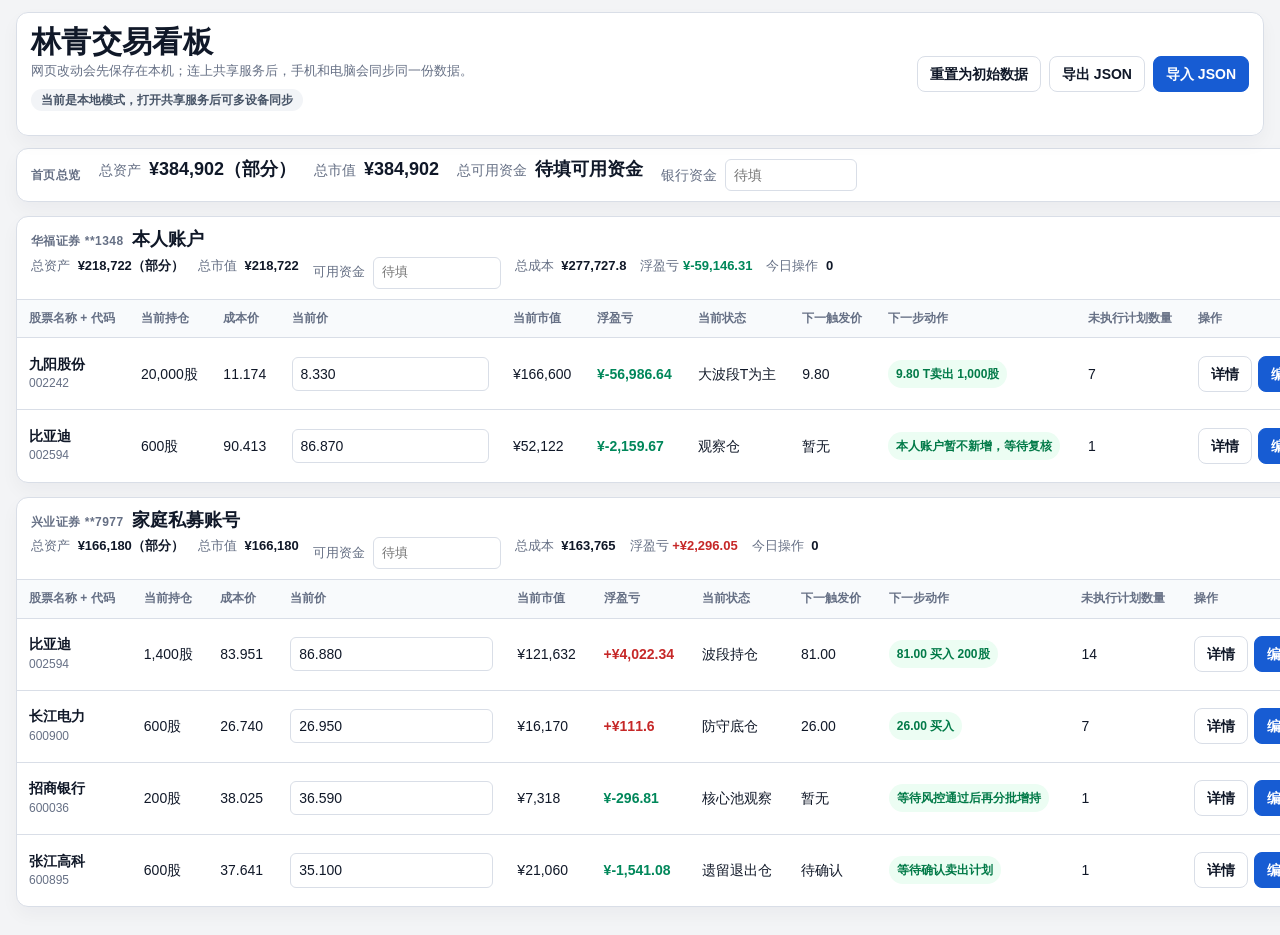
==== index.html @ d00bd3d4 "Prepare Railway deployment" ====
<!DOCTYPE html>
<html lang="zh-CN">
<head>
  <meta charset="UTF-8">
  <meta name="viewport" content="width=device-width, initial-scale=1.0">
  <title>林青交易看板</title>
  <link rel="stylesheet" href="style.css">
</head>
<body>
  <div class="app-shell">
    <header class="topbar">
      <div class="topbar-main">
        <button id="back-button" class="back-button hidden" type="button">返回首页</button>

        <div class="brand-block">
          <h1 id="page-title">林青交易看板</h1>
          <p class="subtitle" id="page-subtitle">打开网页就能看持仓、下一步动作和未执行计划。</p>
          <p class="sync-status sync-status-checking" id="sync-status">同步状态检查中...</p>
        </div>
      </div>

      <div class="header-actions">
        <button id="reset-data-btn" class="secondary-button" type="button">重置为初始数据</button>
        <button id="export-data-btn" class="secondary-button" type="button">导出 JSON</button>
        <button id="import-data-btn" class="primary-button" type="button">导入 JSON</button>
        <input id="import-file" type="file" accept="application/json" hidden>
      </div>
    </header>

    <main class="page-content">
      <section id="home-view" class="view is-active">
        <div id="account-list" class="account-stack"></div>
      </section>

      <section id="detail-view" class="view">
        <div id="detail-content"></div>
      </section>
    </main>
  </div>

  <script src="data.js"></script>
  <script src="script.js"></script>
</body>
</html>
---- style.css ----
:root {
  --bg: #f3f4f6;
  --surface: #ffffff;
  --surface-soft: #f8fafc;
  --line: #d9dee7;
  --line-strong: #c4ccd8;
  --text: #101828;
  --muted: #667085;
  --accent: #175cd3;
  --accent-soft: #eef4ff;
  --success: #027a48;
  --success-soft: #ecfdf3;
  --danger: #b42318;
  --danger-soft: #fff1f3;
  --warning: #9a6700;
  --warning-soft: #fff7d6;
  --pending: #475467;
  --pending-soft: #f2f4f7;
  --paused: #155eef;
  --paused-soft: #edf4ff;
  --cancelled: #98a2b3;
  --cancelled-soft: #f4f4f5;
  --radius-lg: 12px;
  --radius-md: 10px;
  --radius-sm: 8px;
  --shadow: 0 8px 18px rgba(16, 24, 40, 0.04);
}

* {
  box-sizing: border-box;
}

html {
  color-scheme: light;
}

body {
  margin: 0;
  min-height: 100vh;
  font-family: "Microsoft YaHei", "PingFang SC", "Noto Sans SC", sans-serif;
  font-size: 14px;
  line-height: 1.45;
  color: var(--text);
  background: var(--bg);
}

button,
input,
select,
textarea {
  font: inherit;
}

button {
  border: 0;
  cursor: pointer;
}

input,
select,
textarea {
  border: 1px solid var(--line);
  background: #ffffff;
  color: var(--text);
}

.app-shell {
  width: min(100%, 1480px);
  margin: 0 auto;
  padding: 12px 16px 28px;
}

.topbar {
  position: sticky;
  top: 0;
  z-index: 20;
  display: flex;
  flex-wrap: wrap;
  align-items: center;
  justify-content: space-between;
  gap: 12px;
  margin-bottom: 12px;
  padding: 12px 14px;
  border: 1px solid var(--line);
  border-radius: var(--radius-lg);
  background: rgba(255, 255, 255, 0.96);
  box-shadow: var(--shadow);
  backdrop-filter: blur(10px);
}

.topbar-main {
  display: flex;
  align-items: center;
  gap: 10px;
  min-width: 0;
}

.brand-block {
  min-width: 0;
}

#page-title,
.account-title,
.detail-title,
.section-title {
  margin: 0;
}

#page-title {
  font-size: clamp(22px, 3vw, 30px);
  line-height: 1.1;
  letter-spacing: 0.01em;
}

.subtitle,
.field-label,
.section-note,
.stock-code,
.detail-note {
  margin: 0;
  color: var(--muted);
}

.subtitle {
  margin-top: 4px;
  font-size: 13px;
}

.sync-status {
  display: inline-flex;
  width: fit-content;
  margin-top: 8px;
  padding: 4px 10px;
  border-radius: 999px;
  font-size: 12px;
  font-weight: 700;
  line-height: 1.2;
}

.sync-status-checking,
.sync-status-syncing {
  background: var(--accent-soft);
  color: var(--accent);
}

.sync-status-online {
  background: var(--success-soft);
  color: var(--success);
}

.sync-status-local {
  background: var(--pending-soft);
  color: var(--pending);
}

.sync-status-offline {
  background: var(--danger-soft);
  color: var(--danger);
}

.back-button,
.primary-button,
.secondary-button,
.plan-action-button,
.row-button {
  min-height: 36px;
  padding: 0 12px;
  border-radius: var(--radius-sm);
  font-weight: 600;
  transition: background 0.18s ease, border-color 0.18s ease, color 0.18s ease;
}

.back-button,
.secondary-button,
.plan-action-button,
.row-button {
  border: 1px solid var(--line);
  background: #ffffff;
  color: var(--text);
}

.primary-button,
.row-button-accent {
  border: 1px solid var(--accent);
  background: var(--accent);
  color: #ffffff;
}

.back-button:hover,
.primary-button:hover,
.secondary-button:hover,
.plan-action-button:hover,
.row-button:hover {
  border-color: var(--line-strong);
  background: #f8fafc;
}

.row-button-accent:hover {
  border-color: #104baf;
  background: #104baf;
}

.primary-button:hover {
  border-color: #104baf;
  background: #104baf;
}

.header-actions {
  display: flex;
  flex-wrap: wrap;
  gap: 8px;
  justify-content: flex-end;
}

.view {
  display: none;
}

.view.is-active {
  display: block;
}

.account-stack {
  display: grid;
  gap: 14px;
}

.overview-section,
.account-section,
.detail-panel,
.plan-section {
  border: 1px solid var(--line);
  border-radius: var(--radius-lg);
  background: var(--surface);
  box-shadow: var(--shadow);
}

.overview-section {
  padding: 10px 14px;
}

.overview-bar {
  display: flex;
  flex-wrap: wrap;
  align-items: center;
  gap: 10px 18px;
}

.overview-metric,
.overview-inline-field {
  display: inline-flex;
  align-items: baseline;
  gap: 8px;
  min-height: 32px;
}

.overview-metric strong {
  font-size: 18px;
  line-height: 1.2;
}

.overview-inline-input {
  width: 132px;
  min-height: 32px;
  padding: 4px 8px;
  border-radius: 6px;
}

.account-header {
  display: grid;
  gap: 6px;
  padding: 12px 14px 10px;
  border-bottom: 1px solid var(--line);
}

.account-title-row {
  display: flex;
  flex-wrap: wrap;
  align-items: baseline;
  gap: 8px;
}

.account-label,
.section-kicker {
  font-size: 12px;
  font-weight: 700;
  color: var(--muted);
  letter-spacing: 0.04em;
}

.account-title {
  font-size: 18px;
  line-height: 1.2;
}

.account-summary-line {
  display: flex;
  flex-wrap: wrap;
  gap: 10px 14px;
  font-size: 13px;
  color: var(--muted);
}

.account-summary-line strong:not([class]) {
  margin-left: 4px;
  color: var(--text);
  font-weight: 700;
}

.summary-inline-field {
  display: inline-flex;
  align-items: center;
  gap: 8px;
  min-height: 32px;
}

.summary-inline-input {
  width: 128px;
  min-height: 32px;
  padding: 4px 8px;
  border-radius: 6px;
}

.risk-inline {
  width: fit-content;
  max-width: 100%;
  margin: 0;
  padding: 4px 8px;
  border-radius: 6px;
  background: var(--warning-soft);
  color: var(--warning);
  font-size: 12px;
  line-height: 1.5;
}

.table-scroll {
  overflow-x: auto;
}

.holding-table,
.plan-table {
  width: 100%;
  border-collapse: collapse;
}

.holding-table {
  min-width: 1310px;
}

.plan-table {
  min-width: 1120px;
}

.holding-table th,
.holding-table td,
.plan-table th,
.plan-table td {
  padding: 10px 12px;
  text-align: left;
  border-bottom: 1px solid var(--line);
  vertical-align: middle;
}

.holding-table th,
.plan-table th {
  font-size: 12px;
  font-weight: 700;
  color: var(--muted);
  background: var(--surface-soft);
  white-space: nowrap;
}

.holding-table tbody tr:last-child td,
.plan-table tbody tr:last-child td {
  border-bottom: 0;
}

.holding-row {
  height: 72px;
}

.stock-cell strong {
  display: block;
  font-size: 14px;
  font-weight: 700;
  line-height: 1.3;
}

.stock-code {
  display: block;
  margin-top: 2px;
  font-size: 12px;
}

.status-cell {
  max-width: 170px;
  white-space: nowrap;
  overflow: hidden;
  text-overflow: ellipsis;
}

.table-price-input,
.cell-input,
.cell-select {
  width: 100%;
  min-height: 34px;
  padding: 6px 8px;
  border-radius: 6px;
}

.table-price-input {
  min-width: 92px;
}

.cell-input-short {
  min-width: 92px;
}

.cell-input-note {
  min-width: 200px;
}

.row-actions {
  display: flex;
  flex-wrap: wrap;
  gap: 6px;
}

.action-tag,
.status-chip,
.type-chip {
  display: inline-flex;
  align-items: center;
  justify-content: center;
  min-height: 28px;
  padding: 4px 8px;
  border-radius: 999px;
  font-size: 12px;
  font-weight: 700;
  line-height: 1.2;
  white-space: nowrap;
}

.action-tag {
  background: var(--success-soft);
  color: var(--success);
}

.action-tag-muted {
  background: var(--pending-soft);
  color: var(--pending);
}

.status-untriggered {
  background: var(--pending-soft);
  color: var(--pending);
}

.status-waiting {
  background: var(--warning-soft);
  color: var(--warning);
}

.status-done {
  background: var(--success-soft);
  color: var(--success);
}

.status-paused {
  background: var(--paused-soft);
  color: var(--paused);
}

.status-cancelled {
  background: var(--cancelled-soft);
  color: var(--cancelled);
}

.type-chip {
  background: var(--accent-soft);
  color: var(--accent);
}

.profit-positive {
  color: #c62828;
  font-weight: 700;
}

.profit-negative {
  color: #00875a;
  font-weight: 700;
}

.profit-neutral {
  color: #6b7280;
}

.empty-row td {
  padding: 18px 12px;
  text-align: center;
  color: var(--muted);
}

.detail-panel {
  display: grid;
  gap: 12px;
  margin-bottom: 12px;
  padding: 14px;
}

.detail-topline {
  display: flex;
  flex-wrap: wrap;
  align-items: flex-start;
  justify-content: space-between;
  gap: 12px;
}

.detail-side-panel {
  display: grid;
  gap: 8px;
  width: min(100%, 420px);
}

.detail-side-panel .status-chip {
  justify-self: flex-end;
}

.detail-title {
  font-size: clamp(24px, 3vw, 30px);
  line-height: 1.1;
}

.detail-summary-grid {
  display: grid;
  grid-template-columns: repeat(6, minmax(0, 1fr));
  gap: 10px;
}

.detail-field,
.detail-stat {
  display: grid;
  gap: 6px;
  min-height: 82px;
  padding: 10px;
  border: 1px solid var(--line);
  border-radius: var(--radius-md);
  background: var(--surface-soft);
}

.detail-field input {
  width: 100%;
  min-height: 38px;
  padding: 8px 10px;
  border-radius: 6px;
}

.detail-reflection-field {
  display: grid;
  gap: 6px;
}

.detail-reflection-textarea {
  width: 100%;
  min-height: 110px;
  padding: 10px 12px;
  border-radius: 8px;
  line-height: 1.5;
  resize: vertical;
}

.detail-stat strong {
  font-size: 16px;
  line-height: 1.25;
}

.detail-actions {
  display: flex;
  flex-wrap: wrap;
  align-items: center;
  gap: 10px;
  justify-content: flex-start;
}

.save-status {
  font-size: 12px;
  color: var(--muted);
  opacity: 0;
  transition: opacity 0.18s ease;
}

.save-status.is-visible {
  opacity: 1;
}

.detail-note {
  font-size: 13px;
  line-height: 1.5;
}

.plan-section {
  padding: 14px;
}

.section-head {
  display: grid;
  gap: 4px;
  margin-bottom: 10px;
}

.section-title {
  font-size: 18px;
  line-height: 1.2;
}

.section-note {
  font-size: 13px;
}

.hidden {
  display: none !important;
}

input:focus-visible,
select:focus-visible,
textarea:focus-visible,
button:focus-visible {
  outline: 2px solid rgba(23, 92, 211, 0.18);
  outline-offset: 1px;
  border-color: var(--accent);
}

@media (max-width: 1100px) {
  .detail-summary-grid {
    grid-template-columns: repeat(3, minmax(0, 1fr));
  }
}

@media (max-width: 760px) {
  .app-shell {
    padding: 10px 10px 24px;
  }

  .overview-bar {
    gap: 8px 12px;
  }

  .topbar {
    padding: 10px 12px;
  }

  .topbar-main {
    width: 100%;
    align-items: flex-start;
  }

  .header-actions {
    width: 100%;
    justify-content: flex-start;
  }

  .account-header,
  .detail-panel,
  .plan-section {
    padding-left: 12px;
    padding-right: 12px;
  }

  .detail-summary-grid {
    grid-template-columns: repeat(2, minmax(0, 1fr));
  }

  .detail-side-panel {
    width: 100%;
  }
}

@media (max-width: 560px) {
  body {
    font-size: 13px;
  }

  .overview-metric,
  .overview-inline-field {
    width: 100%;
  }

  .subtitle {
    font-size: 12px;
  }

  .header-actions button {
    flex: 1 1 calc(50% - 4px);
  }

  .account-summary-line {
    gap: 8px 10px;
  }

  .risk-inline {
    width: 100%;
  }
}
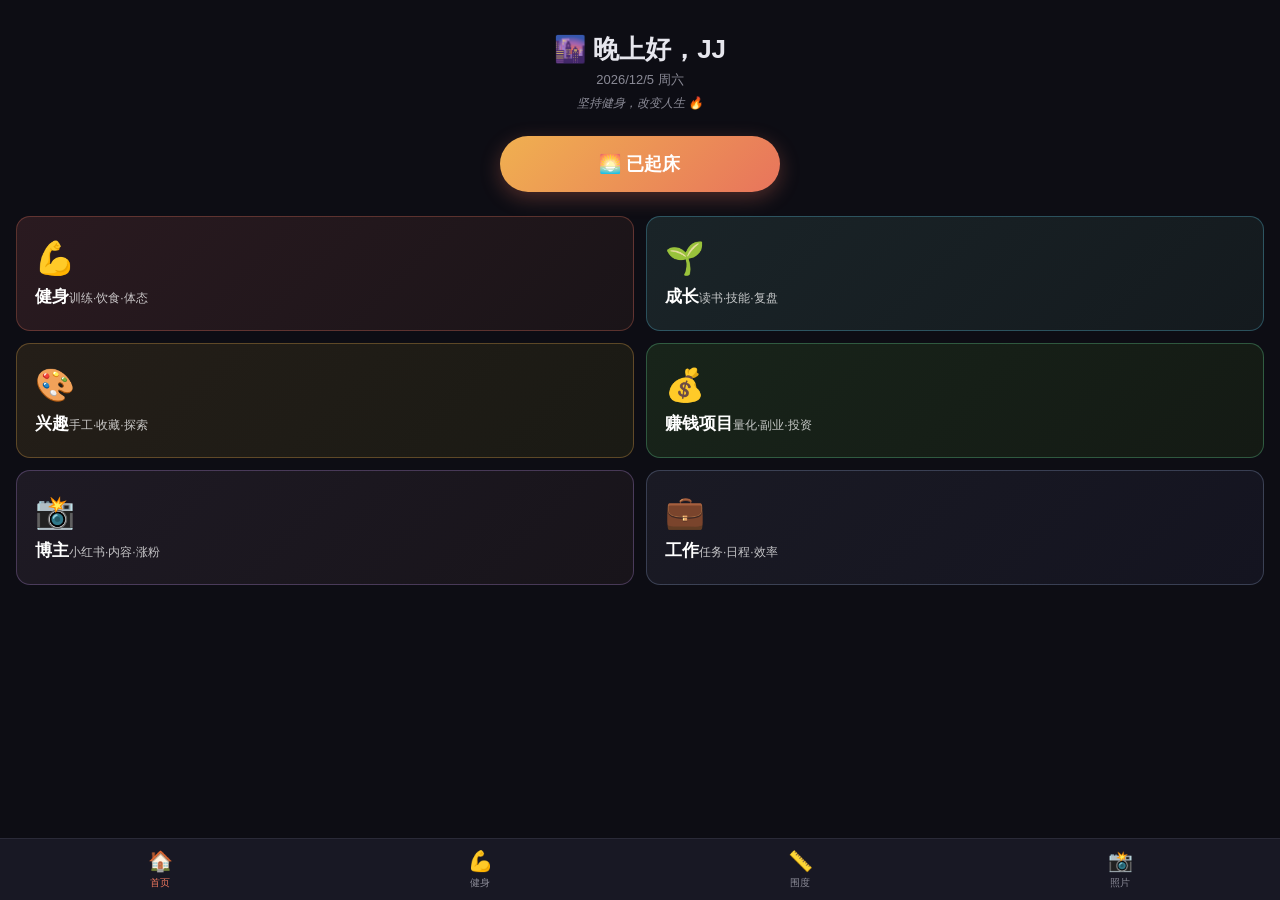
==== commit 3c68b9fb: "Integrate hub shell and cloud sync" ====
--- a/index.html
+++ b/index.html
@@ -1,44 +1,1188 @@
 <!DOCTYPE html>
 <html lang="zh-CN">
 <head>
-  <meta charset="UTF-8">
-  <meta name="viewport" content="width=device-width, initial-scale=1.0">
-  <title>林青交易看板</title>
-  <link rel="stylesheet" href="style.css">
+<meta charset="UTF-8">
+<meta name="viewport" content="width=device-width,initial-scale=1,user-scalable=no">
+<meta name="apple-mobile-web-app-capable" content="yes">
+<meta name="apple-mobile-web-app-status-bar-style" content="black-translucent">
+<title>JJ 健身打卡</title>
+<style>
+:root{--bg:#0d0d14;--card:#181824;--accent:#e8745c;--ac2:#5cc9e8;--ac3:#f0b050;--ac4:#6ce0a0;--txt:#e6e6ed;--mt:#8a8a96;--done:#3ecf8e;--warn:#f5a623;--bd:#2a2a38;--peri:#e87ca0;--r:14px;}
+*{margin:0;padding:0;box-sizing:border-box;}
+body{font-family:-apple-system,'PingFang SC','Noto Sans SC',sans-serif;background:var(--bg);color:var(--txt);min-height:100vh;padding-bottom:80px;-webkit-tap-highlight-color:transparent;}
+.hide{display:none!important;}
+
+/* ── HOME ── */
+.home-header{text-align:center;padding:32px 16px 10px;}
+.home-header .greet{font-size:26px;font-weight:700;}
+.home-header .date{font-size:13px;color:var(--mt);margin-top:4px;}
+.home-header .quote{font-size:12px;color:var(--mt);margin-top:6px;font-style:italic;}
+
+.wake-btn{display:block;width:80%;max-width:280px;margin:14px auto 24px;padding:16px;border-radius:50px;border:none;background:linear-gradient(135deg,#f0b050,#e8745c);color:#fff;font-size:18px;font-weight:700;cursor:pointer;box-shadow:0 6px 20px rgba(232,116,92,.3);transition:all .2s;}
+.wake-btn:active{transform:scale(.95);opacity:.9;}
+
+.grid{display:grid;grid-template-columns:1fr 1fr;gap:12px;padding:0 16px;}
+.mod-card{border-radius:var(--r);padding:22px 18px;color:#fff;cursor:pointer;transition:all .15s;min-height:110px;position:relative;overflow:hidden;}
+.mod-card:active{transform:scale(.97);}
+.mod-card .icon{font-size:32px;display:block;margin-bottom:8px;}
+.mod-card .title{font-size:17px;font-weight:700;}
+.mod-card .sub{font-size:12px;opacity:.75;margin-top:4px;}
+.c1{background:linear-gradient(135deg,#2a1a20,#1a1418);border:1px solid rgba(232,116,92,.3);}
+.c2{background:linear-gradient(135deg,#1a2428,#141a1e);border:1px solid rgba(92,201,232,.3);}
+.c3{background:linear-gradient(135deg,#241e18,#1a1a14);border:1px solid rgba(240,176,80,.3);}
+.c4{background:linear-gradient(135deg,#18241a,#141a14);border:1px solid rgba(108,224,160,.3);}
+.c5{background:linear-gradient(135deg,#1e1a24,#18141a);border:1px solid rgba(180,140,220,.3);}
+.c6{background:linear-gradient(135deg,#1a1a24,#141420);border:1px solid rgba(140,160,200,.3);}
+
+/* ── 通用页面 ── */
+.page{padding:0 16px;}
+.page h1{font-size:22px;text-align:center;padding:20px 0 14px;}
+.back-btn{background:none;border:none;color:var(--mt);font-size:16px;cursor:pointer;padding:16px 0 0 16px;display:block;}
+
+/* ── 拍照小按钮条 ── */
+.camera-strip{display:flex;gap:8px;padding:8px 16px;overflow-x:auto;scrollbar-width:none;-webkit-overflow-scrolling:touch;justify-content:center;}
+.camera-strip::-webkit-scrollbar{display:none;}
+.cam-btn{flex-shrink:0;padding:8px 14px;border-radius:20px;background:var(--card);border:1px solid var(--bd);color:var(--txt);font-size:12px;cursor:pointer;white-space:nowrap;display:flex;align-items:center;gap:4px;transition:all .15s;}
+.cam-btn:active{transform:scale(.95);background:var(--bd);}
+
+/* ── 进度卡片 ── */
+.progress-card{background:var(--card);border:1px solid var(--bd);border-radius:var(--r);padding:16px;margin:0 16px 16px;}
+.day-btn{background:linear-gradient(135deg,#2a1a20,#1a1418);border:1px solid rgba(232,116,92,.3);border-radius:var(--r);padding:16px;color:var(--txt);cursor:pointer;font-size:14px;font-weight:600;transition:all .15s;}
+.day-btn:active{transform:scale(.97);opacity:.9;}
+.func-btn{background:var(--card);border:1px solid var(--bd);border-radius:var(--r);padding:16px;color:var(--txt);cursor:pointer;font-size:14px;font-weight:600;transition:all .15s;text-align:left;display:flex;align-items:center;gap:8px;}
+.func-btn:active{transform:scale(.97);}
+
+/* ── 训练区块 ── */
+.section{background:var(--card);border:1px solid var(--bd);border-radius:var(--r);padding:16px;margin-bottom:10px;}
+.section .sec-head{display:flex;align-items:center;justify-content:space-between;}
+.section .sec-title{font-size:16px;font-weight:600;display:flex;align-items:center;gap:8px;}
+.section .sec-time{font-size:12px;color:var(--mt);}
+.ex-row{display:flex;align-items:center;gap:10px;padding:10px 0;border-bottom:1px solid rgba(255,255,255,.04);cursor:pointer;border-radius:6px;margin:0 -6px;padding-left:6px;padding-right:6px;}
+.ex-row:last-child{border-bottom:none;}
+.ex-row:active{background:rgba(255,255,255,.03);}
+.ex-row .check{width:22px;height:22px;border-radius:50%;border:2px solid var(--bd);flex-shrink:0;font-size:11px;display:flex;align-items:center;justify-content:center;}
+.ex-row.done .check{background:var(--done);border-color:var(--done);}
+.ex-row .info{flex:1;min-width:0;}
+.ex-row .info .nm{font-size:14px;font-weight:500;}
+.ex-row .info .ds{font-size:11px;color:var(--mt);white-space:nowrap;overflow:hidden;text-overflow:ellipsis;}
+.ex-row .play{color:var(--ac2);flex-shrink:0;width:30px;text-align:center;font-size:16px;cursor:pointer;}
+
+/* ── 打卡按钮 ── */
+.checkin-btn{display:block;width:100%;padding:16px;border-radius:var(--r);border:none;font-size:17px;font-weight:700;cursor:pointer;margin:12px 0;transition:all .2s;color:#fff;background:var(--accent);}
+.checkin-btn:active{transform:scale(.98);}
+.checkin-btn.checked{background:var(--done);}
+
+/* ── 弹窗 ── */
+.modal-overlay{position:fixed;inset:0;background:rgba(0,0,0,.7);z-index:100;display:flex;align-items:flex-end;justify-content:center;}
+.modal{background:var(--card);border-radius:var(--r) var(--r) 0 0;width:100%;max-width:520px;padding:20px;max-height:85vh;overflow-y:auto;}
+.modal h3{font-size:17px;margin-bottom:14px;}
+.modal input,.modal select,.modal textarea{width:100%;padding:12px;border-radius:10px;border:1px solid var(--bd);background:var(--bg);color:var(--txt);font-size:15px;margin-bottom:10px;}
+.modal textarea{resize:vertical;min-height:80px;}
+.modal .btn-row{display:flex;gap:10px;margin-top:12px;}
+.modal .btn-row button{flex:1;padding:12px;border-radius:10px;border:none;font-size:15px;font-weight:600;cursor:pointer;}
+.modal .btn-row .primary{background:var(--accent);color:#fff;}
+.modal .btn-row .secondary{background:var(--bd);color:var(--txt);}
+
+/* ── 经期指示 ── */
+.peri-dot{width:10px;height:10px;border-radius:50%;background:var(--peri);display:inline-block;margin-right:4px;}
+
+/* ── 底部导航 ── */
+.bottom-nav{position:fixed;bottom:0;left:0;right:0;background:var(--card);border-top:1px solid var(--bd);display:flex;z-index:50;}
+.bottom-nav button{flex:1;padding:10px;background:none;border:none;color:var(--mt);font-size:10px;cursor:pointer;display:flex;flex-direction:column;align-items:center;gap:3px;}
+.bottom-nav button.active{color:var(--accent);}
+.bottom-nav button .ni{font-size:20px;}
+
+/* ── 记录表格 ── */
+.tbl{width:100%;font-size:12px;border-collapse:collapse;}
+.tbl td,.tbl th{padding:6px 4px;border-bottom:1px solid var(--bd);text-align:center;}
+.tbl th{color:var(--mt);font-weight:500;font-size:10px;}
+
+/* ── 每日详情 ── */
+.day-phase{background:var(--card);border:1px solid var(--bd);border-radius:var(--r);padding:16px;margin-bottom:12px;}
+.day-phase-title{font-size:15px;font-weight:600;margin-bottom:10px;color:var(--accent);}
+.day-move{display:flex;align-items:center;gap:10px;padding:10px;border-radius:6px;margin-bottom:6px;cursor:pointer;background:rgba(255,255,255,.03);}
+.day-move .checkbox{width:22px;height:22px;border:2px solid var(--bd);border-radius:50%;flex-shrink:0;display:flex;align-items:center;justify-content:center;font-size:11px;}
+.day-move.done .checkbox{background:var(--done);border-color:var(--done);}
+.day-move .move-info{flex:1;min-width:0;}
+.day-move .move-name{font-size:14px;font-weight:500;}
+.day-move .move-desc{font-size:11px;color:var(--mt);margin-top:2px;}
+
+/* ── 体态问题 ── */
+.issue-card{background:var(--card);border:1px solid var(--bd);border-radius:var(--r);padding:16px;margin-bottom:12px;}
+.issue-card .issue-title{font-size:16px;font-weight:600;color:var(--accent);margin-bottom:8px;}
+.issue-card .issue-solution{font-size:13px;color:var(--txt);line-height:1.6;}
+
+/* ── 分段标签 ── */
+.sec-tag{display:inline-block;padding:2px 8px;border-radius:10px;font-size:10px;font-weight:600;}
+.sec-tag.warmup{background:rgba(240,176,80,.2);color:var(--ac3);}
+.sec-tag.main{background:rgba(232,116,92,.2);color:var(--accent);}
+.sec-tag.supplement{background:rgba(180,140,220,.2);color:#b48cdc;}
+.sec-tag.golden{background:rgba(240,176,80,.25);color:#f0b050;}
+.sec-tag.walk{background:rgba(108,224,160,.2);color:var(--ac4);}
+.sec-tag.evening{background:rgba(92,201,232,.2);color:var(--ac2);}
+
+/* ── 动作解读表 ── */
+.guide-table{width:100%;font-size:13px;border-collapse:collapse;margin-top:8px;}
+.guide-table td,.guide-table th{padding:10px 8px;border-bottom:1px solid var(--bd);text-align:left;vertical-align:top;}
+.guide-table th{color:var(--accent);font-weight:600;font-size:11px;white-space:nowrap;}
+.guide-table .note-cell{color:var(--mt);font-size:12px;cursor:pointer;min-width:120px;}
+.guide-table .note-cell:hover{color:var(--txt);}
+.guide-table .note-cell:empty::after{content:'点击添加备注';color:var(--bd);font-size:11px;}
+
+/* ── 围度表格 ── */
+.circ-table{width:100%;font-size:12px;border-collapse:collapse;}
+.circ-table td,.circ-table th{padding:8px 4px;border-bottom:1px solid var(--bd);text-align:center;}
+.circ-table th{color:var(--accent);font-weight:600;font-size:10px;white-space:nowrap;}
+.circ-table .del-btn{background:none;border:none;color:var(--accent);cursor:pointer;font-size:14px;padding:2px 6px;}
+.circ-table tr:first-child td{font-weight:600;color:var(--ac2);}
+
+/* ── 照片系统 ── */
+.photo-group{margin-bottom:20px;}
+.photo-group-title{font-size:15px;font-weight:600;margin-bottom:8px;color:var(--accent);display:flex;align-items:center;gap:6px;}
+.photo-thumb-list{display:flex;flex-wrap:wrap;gap:8px;}
+.photo-thumb{width:80px;height:100px;border-radius:8px;object-fit:cover;cursor:pointer;border:2px solid var(--bd);transition:all .15s;}
+.photo-thumb:active{transform:scale(.95);border-color:var(--accent);}
+.photo-thumb-label{font-size:10px;color:var(--mt);text-align:center;margin-top:2px;width:80px;overflow:hidden;text-overflow:ellipsis;white-space:nowrap;}
+.photo-empty{font-size:12px;color:var(--mt);padding:20px;text-align:center;}
+
+/* ── 照片全屏预览 ── */
+.photo-fullscreen{position:fixed;inset:0;background:rgba(0,0,0,.95);z-index:200;display:flex;flex-direction:column;align-items:center;justify-content:center;}
+.photo-fullscreen img{max-width:95vw;max-height:70vh;object-fit:contain;border-radius:8px;}
+.photo-fullscreen .close-btn{position:absolute;top:16px;right:16px;background:rgba(255,255,255,.1);border:none;color:#fff;font-size:28px;width:40px;height:40px;border-radius:50%;cursor:pointer;}
+.photo-fullscreen .info-bar{color:var(--mt);font-size:13px;margin-top:12px;text-align:center;}
+
+/* ── 拍照页 ── */
+.camera-page{position:fixed;inset:0;background:#000;z-index:150;display:flex;flex-direction:column;}
+.camera-page video{flex:1;width:100%;object-fit:cover;}
+.camera-page canvas{display:none;}
+.camera-page .cam-controls{display:flex;gap:12px;padding:16px;justify-content:center;background:rgba(0,0,0,.8);}
+.camera-page .cam-controls button{flex:1;padding:14px;border-radius:12px;border:none;font-size:16px;font-weight:600;cursor:pointer;max-width:160px;}
+.camera-page .cam-shoot{background:var(--accent);color:#fff;}
+.camera-page .cam-cancel{background:rgba(255,255,255,.15);color:#fff;}
+.camera-page .type-badge{position:absolute;top:16px;left:50%;transform:translateX(-50%);background:rgba(0,0,0,.7);color:#fff;padding:6px 16px;border-radius:20px;font-size:14px;font-weight:600;}
+
+/* ── 拍照参考框 ── */
+.ref-overlay{position:absolute;top:50%;left:50%;transform:translate(-50%,-50%);border:2px dashed rgba(255,255,255,.3);border-radius:4px;pointer-events:none;}
+.ref-overlay .ref-label{position:absolute;bottom:-24px;left:50%;transform:translateX(-50%);color:rgba(255,255,255,.5);font-size:10px;white-space:nowrap;}
+.ref-guide{position:absolute;bottom:80px;left:50%;transform:translateX(-50%);color:rgba(255,255,255,.4);font-size:10px;text-align:center;line-height:1.6;}
+
+/* ── 统计条 ── */
+.stats-bar{display:flex;gap:8px;margin-bottom:12px;overflow-x:auto;scrollbar-width:none;-webkit-overflow-scrolling:touch;}
+.stats-bar::-webkit-scrollbar{display:none;}
+.stat-btn{flex-shrink:0;padding:8px 14px;border-radius:20px;background:var(--card);border:1px solid var(--bd);color:var(--txt);font-size:13px;cursor:pointer;white-space:nowrap;display:flex;align-items:center;gap:6px}
+
+/* ── 饮食卡片 ── */
+.diet-card{background:var(--card);border:1px solid var(--bd);border-radius:var(--r);padding:16px;margin-bottom:12px;}
+.diet-row{display:flex;justify-content:space-around;text-align:center;margin-top:10px;}
+.diet-item .val{font-size:24px;font-weight:700;color:var(--accent);}
+.diet-item .lbl{font-size:11px;color:var(--mt);margin-top:2px;}
+
+/* ── 小屏适配 ── */
+@media(max-width:380px){
+  .photo-thumb{width:65px;height:85px;}
+  .photo-thumb-label{width:65px;}
+  .circ-table td,.circ-table th{padding:6px 2px;font-size:10px;}
+}
+</style>
 </head>
 <body>
-  <div class="app-shell">
-    <header class="topbar">
-      <div class="topbar-main">
-        <button id="back-button" class="back-button hidden" type="button">返回首页</button>
-
-        <div class="brand-block">
-          <h1 id="page-title">林青交易看板</h1>
-          <p class="subtitle" id="page-subtitle">打开网页就能看持仓、下一步动作和未执行计划。</p>
-          <p class="sync-status sync-status-checking" id="sync-status">同步状态检查中...</p>
+
+<!-- ═══════ HOME ═══════ -->
+<div id="pageHome">
+  <div class="home-header">
+    <div class="greet" id="greeting">☀️ 早上好，JJ</div>
+    <div class="date" id="homeDate"></div>
+    <div class="quote" id="dailyQuote"></div>
+  </div>
+  <button class="wake-btn" id="wakeBtn" onclick="wakeUp()">🌅 已起床</button>
+  <div class="grid">
+    <div class="mod-card c1" onclick="navTo('fitness')"><span class="icon">💪</span><span class="title">健身</span><span class="sub">训练·饮食·体态</span></div>
+    <div class="mod-card c2" onclick="navTo('growth')"><span class="icon">🌱</span><span class="title">成长</span><span class="sub">读书·技能·复盘</span></div>
+    <div class="mod-card c3" onclick="navTo('hobby')"><span class="icon">🎨</span><span class="title">兴趣</span><span class="sub">手工·收藏·探索</span></div>
+    <div class="mod-card c4" onclick="navTo('money')"><span class="icon">💰</span><span class="title">赚钱项目</span><span class="sub">量化·副业·投资</span></div>
+    <div class="mod-card c5" onclick="navTo('creator')"><span class="icon">📸</span><span class="title">博主</span><span class="sub">小红书·内容·涨粉</span></div>
+    <div class="mod-card c6" onclick="navTo('work')"><span class="icon">💼</span><span class="title">工作</span><span class="sub">任务·日程·效率</span></div>
+  </div>
+</div>
+
+<!-- ═══════ 健身主页 ═══════ -->
+<div id="pageFitness" class="hide">
+  <button class="back-btn" onclick="navTo('home')">← 首页</button>
+  <div class="page">
+    <h1>💪 健身计划</h1>
+
+    <!-- 拍照小按钮（仅一行） -->
+    <div class="camera-strip">
+      <button class="cam-btn" onclick="openCamera('front')">📷 正面</button>
+      <button class="cam-btn" onclick="openCamera('side')">📷 侧面</button>
+      <button class="cam-btn" onclick="openCamera('back')">📷 背面</button>
+      <button class="cam-btn" onclick="openCamera('arm')">💪 大臂</button>
+    </div>
+
+    <!-- 进度信息 -->
+    <div class="progress-card">
+      <div style="display:flex;justify-content:space-between;margin-bottom:10px;">
+        <div>
+          <div style="font-size:12px;color:var(--mt);">第 <span id="planCurrentDay">1</span> 天 / 共 56 天</div>
+          <div style="font-size:20px;font-weight:700;color:var(--accent);margin-top:4px;">8周计划</div>
+        </div>
+        <div style="text-align:right;">
+          <div style="font-size:12px;color:var(--mt);">最新体重</div>
+          <div style="font-size:20px;font-weight:700;color:var(--ac2);margin-top:2px;"><span id="latestWeight">65</span>kg</div>
+	          <button class="cam-btn" onclick="recordWeight()" style="margin-top:4px;font-size:11px;padding:4px 10px;color:var(--accent);">➕ 记录体重</button>
         </div>
       </div>
-
-      <div class="header-actions">
-        <button id="reset-data-btn" class="secondary-button" type="button">重置为初始数据</button>
-        <button id="export-data-btn" class="secondary-button" type="button">导出 JSON</button>
-        <button id="import-data-btn" class="primary-button" type="button">导入 JSON</button>
-        <input id="import-file" type="file" accept="application/json" hidden>
+      <div style="margin-top:8px;">
+        <div style="height:10px;background:rgba(255,255,255,.04);border-radius:10px;overflow:hidden;">
+          <div id="planProgressBar" style="height:100%;width:0%;background:linear-gradient(90deg,var(--ac4),var(--ac2));"></div>
+        </div>
+        <div style="font-size:12px;color:var(--mt);margin-top:6px;text-align:right;">8周计划进度 <span id="planProgressText">0%</span></div>
+      <button class="func-btn" onclick="importWeightFromScale()" style="margin-top:10px;width:100%;font-size:12px;padding:10px;text-align:center;justify-content:center;">📲 导入体脂秤数据</button>
       </div>
-    </header>
-
-    <main class="page-content">
-      <section id="home-view" class="view is-active">
-        <div id="account-list" class="account-stack"></div>
-      </section>
-
-      <section id="detail-view" class="view">
-        <div id="detail-content"></div>
-      </section>
-    </main>
+    </div>
+
+    <!-- 7天按钮 -->
+    <div style="display:grid;grid-template-columns:1fr 1fr;gap:10px;padding:0 16px;margin-bottom:16px;">
+      <button class="day-btn" onclick="navToDayDetail(0)">📅 周一<br><span style="font-size:11px;color:var(--mt);">肩+核心</span></button>
+      <button class="day-btn" onclick="navToDayDetail(1)">📅 周二<br><span style="font-size:11px;color:var(--mt);">背+手臂</span></button>
+      <button class="day-btn" onclick="navToDayDetail(2)">📅 周三<br><span style="font-size:11px;color:var(--mt);">臀腿</span></button>
+      <button class="day-btn" onclick="navToDayDetail(3)">📅 周四<br><span style="font-size:11px;color:var(--mt);">胸+肩</span></button>
+      <button class="day-btn" onclick="navToDayDetail(4)">📅 周五<br><span style="font-size:11px;color:var(--mt);">背+腹</span></button>
+      <button class="day-btn" onclick="navToDayDetail(5)">📅 周六<br><span style="font-size:11px;color:var(--mt);">臀腿</span></button>
+      <button class="day-btn" onclick="navToDayDetail(6)" style="grid-column:1/-1;">📅 周日<br><span style="font-size:11px;color:var(--mt);">散步+恢复</span></button>
+    </div>
+
+    <!-- 功能入口 -->
+    <div style="display:grid;grid-template-columns:1fr 1fr;gap:10px;padding:0 16px;">
+      <button class="func-btn c1" onclick="showBodyIssues()">🏥 我的体态问题</button>
+      <button class="func-btn c2" onclick="showMoveGuide()">📖 动作解读</button>
+      <button class="func-btn c3" onclick="navTo('circumference')">📏 围度记录</button>
+      <button class="func-btn c4" onclick="navTo('photos')">📸 照片记录</button>
+    </div>
   </div>
-
-  <script src="data.js"></script>
-  <script src="script.js"></script>
+</div>
+
+<!-- ═══════ 每日训练详情 ═══════ -->
+<div id="pageFitnessDayDetail" class="hide">
+  <button class="back-btn" onclick="navTo('fitness')">← 返回</button>
+  <div class="page">
+    <h1 id="dayDetailTitle">💪 周一</h1>
+
+    <!-- 拍照小按钮 -->
+    <div class="camera-strip">
+      <button class="cam-btn" onclick="openCamera('front')">📷 正面</button>
+      <button class="cam-btn" onclick="openCamera('side')">📷 侧面</button>
+      <button class="cam-btn" onclick="openCamera('back')">📷 背面</button>
+      <button class="cam-btn" onclick="openCamera('arm')">💪 大臂</button>
+    </div>
+
+    <div id="dayDetailContent"></div>
+  </div>
+</div>
+
+<!-- ═══════ 体态问题 ═══════ -->
+<div id="pageBodyIssues" class="hide">
+  <button class="back-btn" onclick="navTo('fitness')">← 返回</button>
+  <div class="page">
+    <h1>🏥 我的体态问题</h1>
+    <div id="bodyIssuesContent"></div>
+  </div>
+</div>
+
+<!-- ═══════ 动作解读 ═══════ -->
+<div id="pageMoveGuide" class="hide">
+  <button class="back-btn" onclick="navTo('fitness')">← 返回</button>
+  <div class="page">
+    <h1>📖 动作解读</h1>
+    <div id="moveGuideContent"></div>
+  </div>
+</div>
+
+<!-- ═══════ 围度记录 ═══════ -->
+<div id="pageCircumference" class="hide">
+  <button class="back-btn" onclick="navTo('fitness')">← 返回</button>
+  <div class="page">
+    <div style="display:flex;justify-content:space-between;align-items:center;padding:20px 0 14px;">
+      <h1 style="padding:0;">📏 围度记录</h1>
+      <button class="cam-btn" onclick="openCircForm()" style="color:var(--accent);font-weight:600;">+ 新增</button>
+    </div>
+    <div id="circumferenceContent"></div>
+  </div>
+</div>
+
+<!-- ═══════ 照片记录 ═══════ -->
+<div id="pagePhotos" class="hide">
+  <button class="back-btn" onclick="navTo('fitness')">← 返回</button>
+  <div class="page">
+    <h1>📸 照片记录</h1>
+    <div class="camera-strip" style="margin-bottom:12px;">
+      <button class="cam-btn" onclick="openCamera('front')">📷 正面</button>
+      <button class="cam-btn" onclick="openCamera('side')">📷 侧面</button>
+      <button class="cam-btn" onclick="openCamera('back')">📷 背面</button>
+      <button class="cam-btn" onclick="openCamera('arm')">💪 大臂</button>
+    </div>
+    <div id="photoGalleryContent"></div>
+  </div>
+</div>
+
+<!-- ═══════ 其他页面（占位） ═══════ -->
+<div id="pageGrowth" class="hide"><button class="back-btn" onclick="navTo('home')">← 首页</button><div class="page"><h1>🌱 成长</h1><p style="color:var(--mt);text-align:center;margin-top:40px;">读书笔记 · 技能树 · 周复盘 · 年度目标<br><br>📝 即将上线</p></div></div>
+<div id="pageHobby" class="hide"><button class="back-btn" onclick="navTo('home')">← 首页</button><div class="page"><h1>🎨 兴趣</h1><p style="color:var(--mt);text-align:center;margin-top:40px;">手工 · 收藏 · 探索<br><br>📝 即将上线</p></div></div>
+<div id="pageMoney" class="hide"><button class="back-btn" onclick="navTo('home')">← 首页</button><div class="page"><h1>💰 赚钱项目</h1><p style="color:var(--mt);text-align:center;margin-top:40px;">量化投资 · 副业追踪 · 收入仪表盘<br><br>📝 即将上线</p></div></div>
+<div id="pageCreator" class="hide"><button class="back-btn" onclick="navTo('home')">← 首页</button><div class="page"><h1>📸 博主</h1><p style="color:var(--mt);text-align:center;margin-top:40px;">小红书 · 内容日历 · 数据看板<br><br>📝 即将上线</p></div></div>
+<div id="pageWork" class="hide"><button class="back-btn" onclick="navTo('home')">← 首页</button><div class="page"><h1>💼 工作</h1><p style="color:var(--mt);text-align:center;margin-top:40px;">任务清单 · 日程 · 效率工具<br><br>📝 即将上线</p></div></div>
+
+<!-- ═══════ 拍照页面 ═══════ -->
+<div id="cameraPage" class="camera-page hide">
+  <div class="type-badge" id="cameraTypeBadge">📷 正面</div>
+  <video id="cameraVideo" autoplay playsinline></video>
+  <canvas id="cameraCanvas"></canvas>
+  <div class="ref-overlay" id="refOverlay" style="width:200px;height:340px;">
+    <div class="ref-label">站这里</div>
+  </div>
+  <div class="ref-guide">📱 手机与眼睛同高<br>👣 距墙一步<br>👕 紧身衣<br>🦶 与肩同宽</div>
+  <div class="cam-controls">
+    <button class="cam-cancel" onclick="closeCamera()">取消</button>
+    <button class="cam-shoot" onclick="capturePhoto()">📷 拍照</button>
+  </div>
+</div>
+
+<!-- ═══════ 照片全屏预览 ═══════ -->
+<div id="photoFullscreen" class="photo-fullscreen hide" onclick="closePhotoFullscreen()">
+  <button class="close-btn">✕</button>
+  <img id="photoFullImg" src="" alt="">
+  <div class="info-bar" id="photoFullInfo"></div>
+</div>
+
+<!-- ═══════ 弹窗容器 ═══════ -->
+<div class="modal-overlay hide" id="modalOverlay" onclick="closeModal(event)">
+  <div class="modal" id="modalContent" onclick="event.stopPropagation()"></div>
+</div>
+
+<!-- ═══════ 底部导航 ═══════ -->
+<div class="bottom-nav" id="bottomNav">
+  <button class="active" data-page="home" onclick="navTo('home')"><span class="ni">🏠</span>首页</button>
+  <button data-page="fitness" onclick="navTo('fitness')"><span class="ni">💪</span>健身</button>
+  <button data-page="circumference" onclick="navTo('circumference')"><span class="ni">📏</span>围度</button>
+  <button data-page="photos" onclick="navTo('photos')"><span class="ni">📸</span>照片</button>
+</div>
+
+<script>
+// ══════════════ CONSTANTS ══════════════
+const USER = { height:160, weight:65, age:32, gender:'F', bodyType:'apple', goal:57 };
+const START_DATE = new Date(2026,5,15);
+const DAY_LABELS = ['日','一','二','三','四','五','六'];
+
+// 体态问题
+const BODY_ISSUES = [
+  {issue:'圆肩', solution:'划船、飞鸟、欧阳春晓'},
+  {issue:'头前伸', solution:'飞鸟、胸椎伸展'},
+  {issue:'骨盆前倾', solution:'死虫、鸟狗、臀桥'},
+  {issue:'小腹突出', solution:'热量缺口+死虫'},
+  {issue:'手臂粗', solution:'侧平举减脂'},
+  {issue:'腰线不明显', solution:'减脂+肩部训练'},
+  {issue:'臀型不够饱满', solution:'保加利亚蹲+臀推+怪兽走'},
+];
+
+// 7天循环计划
+const WEEK_PLAN_NEW = [
+  { id:'周一', day:1, name:'肩部+核心', phases:[
+    { time:'早起后', items:[
+      {n:'9090呼吸', d:'7分钟', q:'9090呼吸'},
+      {n:'骨盆回正', d:'8分钟', q:'骨盆回正'}]},
+    { time:'午饭后', items:[
+      {n:'足弓训练', d:'20分钟', q:'足弓训练'}]},
+    { time:'正式训练（肩+核心）', items:[
+      {n:'9090呼吸', d:'2分钟', q:'9090呼吸'},
+      {n:'热身：招财猫热身', d:'×2', q:'招财猫热身'},
+      {n:'肩部环绕', d:'', q:'肩部环绕'},
+      {n:'支撑肩部外展', d:'', q:'支撑肩部外展'},
+      {n:'并合掌', d:'', q:'并合掌'},
+      {n:'正式训练：俯身上提', d:'×5', q:'俯身上提'},
+      {n:'坐姿飞鸟', d:'×5', q:'坐姿飞鸟'},
+      {n:'站姿推举', d:'×8', q:'站姿推举'},
+      {n:'侧平举', d:'×6', q:'侧平举'},
+      {n:'哑转捷拉', d:'×5', q:'哑转捷拉'},
+      {n:'核心：卷腹+坐姿举腿', d:'×3', q:'卷腹'},
+      {n:'死虫 Dead Bug', d:'3×12', q:'死虫'},
+      {n:'鸟狗 Bird Dog', d:'3×12', q:'鸟狗'}]},
+    { time:'睡前', items:[
+      {n:'拉伸', d:'10分钟', q:'拉伸'},
+      {n:'体态训练', d:'10分钟', q:'体态训练'}]}
+  ]},
+  { id:'周二', day:2, name:'背部+手臂', phases:[
+    { time:'早起后', items:[
+      {n:'9090呼吸', d:'7分钟', q:'9090呼吸'},
+      {n:'骨盆回正', d:'8分钟', q:'骨盆回正'}]},
+    { time:'午饭后', items:[
+      {n:'足弓训练', d:'10分钟', q:'足弓训练'},
+      {n:'胸椎灵活性', d:'10分钟', q:'胸椎灵活性'}]},
+    { time:'正式训练（背+手臂）', items:[
+      {n:'热身：招财猫热身', d:'', q:'招财猫热身'},
+      {n:'正式训练：俯身飞鸟', d:'×4', q:'俯身飞鸟'},
+      {n:'俯身划船', d:'×10', q:'俯身划船'},
+      {n:'单臂划船', d:'×10', q:'单臂划船'},
+      {n:'反向划船', d:'×5', q:'反向划船'},
+      {n:'坐姿山羊提举', d:'×5', q:'坐姿山羊提举'},
+      {n:'竖哑铃推举', d:'×5', q:'竖哑铃推举'}]},
+    { time:'睡前', items:[
+      {n:'拉伸', d:'10分钟', q:'拉伸'},
+      {n:'胸椎拉伸', d:'10分钟', q:'胸椎拉伸'}]}
+  ]},
+  { id:'周三', day:3, name:'臀腿', phases:[
+    { time:'早起后', items:[
+      {n:'9090呼吸', d:'7分钟', q:'9090呼吸'},
+      {n:'骨盆回正', d:'8分钟', q:'骨盆回正'}]},
+    { time:'午饭后', items:[
+      {n:'足弓训练', d:'5分钟', q:'足弓训练'},
+      {n:'骨盆回正', d:'5分钟', q:'骨盆回正'}]},
+    { time:'正式训练（臀腿）', items:[
+      {n:'热身：左右开胯', d:'各10次', q:'开胯'},
+      {n:'后侧拉伸', d:'', q:'后侧拉伸'},
+      {n:'青蛙趴', d:'', q:'青蛙趴'},
+      {n:'坐姿90°外展', d:'', q:'坐姿外展'},
+      {n:'站姿提拉', d:'×8', q:'站姿提拉'},
+      {n:'哑铃跨步', d:'×8', q:'哑铃跨步'},
+      {n:'跪推', d:'×6', q:'跪推'},
+      {n:'保加利亚蹲', d:'×10', q:'保加利亚蹲'},
+      {n:'蛤式开合 Clamshell', d:'3×20', q:'蛤式开合'},
+      {n:'弹力带', d:'3×20', q:'弹力带'}]},
+    { time:'睡前', items:[
+      {n:'拉伸', d:'10分钟', q:'拉伸'},
+      {n:'泡沫轴放松', d:'10分钟', q:'泡沫轴放松'}]}
+  ]},
+  { id:'周四', day:4, name:'胸部+肩部', phases:[
+    { time:'早起后', items:[
+      {n:'9090呼吸', d:'7分钟', q:'9090呼吸'},
+      {n:'骨盆回正', d:'8分钟', q:'骨盆回正'}]},
+    { time:'午饭后', items:[
+      {n:'足弓训练', d:'10分钟', q:'足弓训练'},
+      {n:'胸椎灵活性', d:'10分钟', q:'胸椎灵活性'}]},
+    { time:'正式训练（胸+肩）', items:[
+      {n:'热身：招财猫热身', d:'×2', q:'招财猫热身'},
+      {n:'肩部环绕', d:'', q:'肩部环绕'},
+      {n:'支撑肩部外展', d:'', q:'支撑肩部外展'},
+      {n:'并合掌', d:'', q:'并合掌'},
+      {n:'正式训练：跪姿俯卧撑', d:'×8', q:'跪姿俯卧撑'},
+      {n:'哑铃卧推', d:'×8', q:'哑铃卧推'},
+      {n:'哑铃阿诺德推举', d:'×6', q:'哑铃阿诺德推举'},
+      {n:'9090呼吸', d:'5分钟', q:'9090呼吸'}]},
+    { time:'睡前', items:[
+      {n:'拉伸', d:'10分钟', q:'拉伸'},
+      {n:'9090呼吸', d:'5分钟', q:'9090呼吸'}]}
+  ]},
+  { id:'周五', day:5, name:'背部+腹部', phases:[
+    { time:'早起后', items:[
+      {n:'9090呼吸', d:'7分钟', q:'9090呼吸'},
+      {n:'骨盆回正', d:'8分钟', q:'骨盆回正'}]},
+    { time:'午饭后', items:[
+      {n:'足弓训练', d:'20分钟', q:'足弓训练'}]},
+    { time:'正式训练（背+腹）', items:[
+      {n:'热身：招财猫热身', d:'', q:'招财猫热身'},
+      {n:'正式训练：跪姿俯卧撑', d:'×5', q:'跪姿俯卧撑'},
+      {n:'俯身划船', d:'×8', q:'俯身划船'},
+      {n:'单臂划船', d:'×10', q:'单臂划船'},
+      {n:'反向划船', d:'×5', q:'反向划船'},
+      {n:'腿部灵活性', d:'8分钟', q:'腿部灵活性'},
+      {n:'腿抬', d:'×5', q:'腿抬'},
+      {n:'负重卷腹', d:'', q:'负重'},
+      {n:'侧桥', d:'左右各30秒', q:'侧桥'},
+      {n:'9090呼吸', d:'5分钟', q:'9090呼吸'}]},
+    { time:'睡前', items:[
+      {n:'拉伸', d:'10分钟', q:'拉伸'},
+      {n:'泡沫轴放松', d:'10分钟', q:'泡沫轴放松'}]}
+  ]},
+  { id:'周六', day:6, name:'臀腿', phases:[
+    { time:'早起后', items:[
+      {n:'9090呼吸', d:'7分钟', q:'9090呼吸'},
+      {n:'骨盆回正', d:'8分钟', q:'骨盆回正'}]},
+    { time:'午饭后', items:[
+      {n:'足弓训练', d:'5分钟', q:'足弓训练'},
+      {n:'骨盆回正', d:'5分钟', q:'骨盆回正'}]},
+    { time:'正式训练（臀腿）', items:[
+      {n:'热身：左右开胯', d:'', q:'开胯'},
+      {n:'后侧伸展', d:'', q:'伸展'},
+      {n:'大腿前侧拉伸', d:'', q:'拉伸'},
+      {n:'半蹲转腰', d:'', q:'转腰'},
+      {n:'青蛙趴', d:'', q:'青蛙趴'},
+      {n:'并合掌', d:'', q:'并合掌'},
+      {n:'正式训练：臀推', d:'×8', q:'臀推'},
+      {n:'腿抬', d:'×8', q:'腿抬'},
+      {n:'怪兽走', d:'×5', q:'怪兽走'},
+      {n:'坐姿抬腿', d:'×5', q:'腿抬'},
+      {n:'蛤式开合 Clamshell', d:'3×20', q:'蛤式开合'},
+      {n:'弹力带', d:'3×20', q:'弹力带'}]},
+    { time:'睡前', items:[
+      {n:'拉伸', d:'10分钟', q:'拉伸'},
+      {n:'泡沫轴放松', d:'5分钟', q:'泡沫轴放松'},
+      {n:'9090呼吸', d:'5分钟', q:'9090呼吸'}]}
+  ]},
+  { id:'周日', day:0, name:'散步+恢复', phases:[
+    { time:'早起后', items:[
+      {n:'9090呼吸', d:'7分钟', q:'9090呼吸'},
+      {n:'骨盆回正', d:'3分钟', q:'骨盆回正'}]},
+    { time:'主要', items:[
+      {n:'散步', d:'60分钟', q:'散步'}]},
+    { time:'睡前', items:[
+      {n:'拉伸', d:'10分钟', q:'拉伸'},
+      {n:'泡沫轴放松', d:'5分钟', q:'泡沫轴放松'},
+      {n:'9090呼吸', d:'5分钟', q:'9090呼吸'}]}
+  ]}
+];
+
+// ══════════════ STATE ══════════════
+let PROGRAM_WEEK = 1;
+let LATEST_WEIGHT = 65;
+let logs = {};
+let currentDay = 0;
+let wakeTime = null;
+let userSettings = { periodStart:null, stepGoalStrength:8000, stepGoalRest:11000, programWeek:1, latestWeight:65 };
+let cameraStream = null;
+let currentPhotoType = 'front';
+let DAY_DETAIL_FILTER = { onlyIncomplete: false };
+
+let wakeLogs = [];
+function getWakeLogs() {
+  try { return JSON.parse(localStorage.getItem('jj_wake_logs')||'[]'); } catch(e) { return []; }
+}
+function saveWakeLogs(data) { localStorage.setItem('jj_wake_logs', JSON.stringify(data)); }
+function getTodayStr() { return new Date().toISOString().slice(0,10); }
+
+function load() {
+  try { logs = JSON.parse(localStorage.getItem('jj_logs')||'{}'); } catch(e) { logs={}; }
+  try { const s = JSON.parse(localStorage.getItem('jj_settings')||'{}'); userSettings = {...userSettings,...s}; } catch(e) {}
+  try { wakeTime = localStorage.getItem('jj_wake') || null; } catch(e) {}
+  try { wakeLogs = getWakeLogs(); } catch(e) { wakeLogs = []; }
+  // 检查今天是否已记录起床
+  const todayRecord = wakeLogs.find(w => w.date === getTodayStr());
+  if (todayRecord) wakeTime = todayRecord.wakeTime;
+  if (userSettings.programWeek) PROGRAM_WEEK = userSettings.programWeek;
+  if (userSettings.latestWeight) LATEST_WEIGHT = userSettings.latestWeight;
+}
+function save() { localStorage.setItem('jj_logs', JSON.stringify(logs)); }
+function saveSettings() { localStorage.setItem('jj_settings', JSON.stringify(userSettings)); }
+function dk(d) { return 'D'+(d+1); }
+function getLog(d) {
+  const k = dk(d);
+  if (!logs[k]) logs[k] = {checked:false, exDone:{}, tracked:{}, wake:null, weight:'', steps:'', cal:'', pro:'', sleep:'', energy:''};
+  return logs[k];
+}
+function getTodayIndex() {
+  return Math.max(0, Math.min(29, Math.floor((new Date() - START_DATE) / (1000*60*60*24))));
+}
+
+// ── 经期 ──
+let periodStart = null;
+const PERIOD_LEN = 5;
+const CYCLE_LEN = 28;
+function getPeriodPhase(dayOffset) {
+  if (!periodStart) return 'normal';
+  const d = new Date(START_DATE); d.setDate(d.getDate()+dayOffset);
+  const ps = new Date(periodStart);
+  const diffDays = Math.floor((d - ps) / (1000*60*60*24));
+  let cycleDay = ((diffDays % CYCLE_LEN) + CYCLE_LEN) % CYCLE_LEN;
+  if (cycleDay < 2) return 'd1-2';
+  if (cycleDay < PERIOD_LEN) return 'd3-5';
+  if (cycleDay < 6) return 'post';
+  if (cycleDay >= 12 && cycleDay <= 16) return 'ovu';
+  if (cycleDay >= 22) return 'pms';
+  return 'normal';
+}
+function getPeriodLabel(phase) {
+  const map = {'d1-2':'🔴 经期1-2天·暂停力量','d3-5':'🟠 经期3-5天·力量减半','post':'🟡 经后恢复','ovu':'🟢 排卵期·冲重量','pms':'🟣 PMS·适度训练','normal':'⚪ 卵泡期'};
+  return map[phase]||'⚪ 卵泡期';
+}
+
+// ══════════════ NAV ══════════════
+function navTo(page) {
+  if (page === 'money') {
+    window.location.href = 'finance.html';
+    return;
+  }
+  ['tmpRecords','tmpSettings'].forEach(id => { const el = document.getElementById(id); if(el) el.remove(); });
+  document.querySelectorAll('[id^="page"]').forEach(el => el.classList.add('hide'));
+  const target = document.getElementById('page'+page.charAt(0).toUpperCase()+page.slice(1));
+  if (target) target.classList.remove('hide');
+  document.querySelectorAll('#bottomNav button').forEach(b => {
+    b.classList.toggle('active', b.dataset.page === page || (page==='home'&&b.dataset.page==='home'));
+  });
+  if (page==='home') renderHome();
+  if (page==='fitness') renderFitness();
+  if (page==='circumference') renderCircumference();
+  if (page==='photos') renderPhotoGallery();
+}
+
+function navToDayDetail(dayIndex) {
+  document.getElementById('pageFitness').classList.add('hide');
+  document.getElementById('pageHome').classList.add('hide');
+  document.getElementById('pageFitnessDayDetail').classList.remove('hide');
+  renderDayDetail(dayIndex);
+}
+
+// ══════════════ HOME ══════════════
+function renderHome() {
+  const now = new Date();
+  const h = now.getHours();
+  let g = '☀️ 早上好，JJ';
+  if (h < 6) g = '🌙 夜深了，JJ';
+  else if (h < 12) g = '☀️ 早上好，JJ';
+  else if (h < 18) g = '🌤️ 下午好，JJ';
+  else g = '🌆 晚上好，JJ';
+  document.getElementById('greeting').textContent = g;
+  document.getElementById('homeDate').textContent = `${now.getFullYear()}/${now.getMonth()+1}/${now.getDate()} 周${DAY_LABELS[now.getDay()]}`;
+  const quotes = ['今天也是变好的一天 ✨','每一次流汗都在靠近目标 💪','苹果身材不可怕，体态即是答案 🍎','坚持健身，改变人生 🔥','先完成，再完美 📝','动起来就赢了 90% 的人 🏃','7天循环，重复精进 🔄'];
+  document.getElementById('dailyQuote').textContent = quotes[Math.floor(Math.random()*quotes.length)];
+  // 起床按钮状态
+  const todayRecord = wakeLogs.find(w => w.date === getTodayStr());
+  const btn = document.getElementById('wakeBtn');
+  if (btn) {
+    if (todayRecord) {
+      btn.textContent = `🌅 已起床 · ${todayRecord.wakeTime}`;
+      btn.style.opacity = '0.65';
+    } else {
+      btn.textContent = '🌅 已起床';
+      btn.style.opacity = '1';
+    }
+  }
+}
+
+function wakeUp() {
+  const today = getTodayStr();
+  const logs = getWakeLogs();
+  const already = logs.find(w => w.date === today);
+  if (already) {
+    alert(`今天已记录起床时间：${already.wakeTime}`);
+    return;
+  }
+  const now = new Date();
+  wakeTime = `${now.getHours().toString().padStart(2,'0')}:${now.getMinutes().toString().padStart(2,'0')}`;
+  logs.push({ date: today, wakeTime: wakeTime });
+  saveWakeLogs(logs);
+  wakeLogs = logs;
+  // 同步到旧版兼容
+  localStorage.setItem('jj_wake', wakeTime);
+  const log = getLog(getTodayIndex());
+  log.wake = wakeTime;
+  save();
+  // 更新按钮
+  const btn = document.getElementById('wakeBtn');
+  btn.textContent = `🌅 已起床 · ${wakeTime}`;
+  btn.style.opacity = '0.65';
+  setTimeout(() => { btn.style.opacity = '1'; }, 2000);
+}
+
+// ══════════════ FITNESS ══════════════
+function renderFitness() {
+  document.getElementById('latestWeight').textContent = LATEST_WEIGHT;
+  updatePlanProgress();
+}
+
+function updatePlanProgress() {
+  const totalDays = 8 * 7;
+  const today = new Date();
+  const diffMs = today - START_DATE;
+  const currentDay = Math.max(1, Math.floor(diffMs / (1000*60*60*24)) + 1);
+  const pct = Math.min(100, Math.round(currentDay / totalDays * 100));
+  const elDay = document.getElementById('planCurrentDay');
+  if (elDay) elDay.textContent = currentDay;
+  const elBar = document.getElementById('planProgressBar');
+  if (elBar) elBar.style.width = pct + '%';
+  const elTxt = document.getElementById('planProgressText');
+  if (elTxt) elTxt.textContent = pct + '%';
+}
+
+// ══════════════ WEIGHT ══════════════
+function getWeightLogs() {
+  try { return JSON.parse(localStorage.getItem('jj_weight_logs')||'[]'); } catch(e) { return []; }
+}
+function saveWeightLogs(data) { localStorage.setItem('jj_weight_logs', JSON.stringify(data)); }
+
+function recordWeight() {
+  const input = prompt('请输入今日体重（kg）', LATEST_WEIGHT.toString());
+  if (input === null) return;
+  const weight = parseFloat(input);
+  if (isNaN(weight) || weight <= 0) {
+    alert('请输入有效的体重数值');
+    return;
+  }
+  const today = getTodayStr();
+  const weightLogs = getWeightLogs();
+  const existIdx = weightLogs.findIndex(w => w.date === today);
+  if (existIdx >= 0) {
+    weightLogs[existIdx].weight = weight;
+  } else {
+    weightLogs.push({ date: today, weight: weight });
+  }
+  saveWeightLogs(weightLogs);
+  LATEST_WEIGHT = weight;
+  userSettings.latestWeight = weight;
+  saveSettings();
+  const circData = getCircumference();
+  const circExist = circData.findIndex(c => c.date === today);
+  if (circExist >= 0) {
+    circData[circExist].weight = weight.toString();
+  } else {
+    circData.push({ date: today, weight: weight.toString(), arm: '', waist: '', thigh: '', hip: '', note: '' });
+  }
+  saveCircumference(circData);
+  document.getElementById('latestWeight').textContent = weight;
+  alert('✅ 体重已记录：' + weight + 'kg');
+}
+
+async function importWeightFromScale() {
+  alert("当前暂未接入体脂秤数据，请先手动记录体重。以后可通过苹果健康/CSV导入/API接入。");
+}
+
+// ══════════════ DAY DETAIL ══════════════
+function renderDayDetail(dayIndex) {
+  DAY_DETAIL_FILTER.onlyIncomplete = DAY_DETAIL_FILTER.onlyIncomplete || false;
+  const dayData = WEEK_PLAN_NEW[dayIndex];
+  const dayLog = getLog(dayIndex);
+
+  document.getElementById('dayDetailTitle').textContent = `💪 ${dayData.id} · ${dayData.name}`;
+
+  let html = `<div style="display:flex;justify-content:space-between;align-items:center;gap:8px;margin-bottom:10px;">
+    <label style="font-size:13px;color:var(--mt);"><input type=checkbox id=filterOnlyIncomplete ${DAY_DETAIL_FILTER.onlyIncomplete?'checked':''} onchange="DAY_DETAIL_FILTER.onlyIncomplete=this.checked;renderDayDetail(${dayIndex})"> 只看未完成</label>
+  </div>`;
+
+  dayData.phases.forEach((phase, pidx) => {
+    html += `<div class="day-phase">
+      <div style="display:flex;justify-content:space-between;align-items:center;margin-bottom:8px;">
+        <div class="day-phase-title">${phase.time}</div>
+        <button class="cam-btn" onclick="markPhaseDone(${dayIndex}, '${phase.time.replace(/'/g,"\\'")}')" style="font-size:11px;">全部完成</button>
+      </div>`;
+
+    phase.items.forEach((item, idx) => {
+      const moveId = `${dayIndex}_${phase.time}_${idx}`;
+      const isDone = dayLog.exDone?.[moveId];
+      if (DAY_DETAIL_FILTER.onlyIncomplete && isDone) return;
+      html += `
+        <div class="day-move${isDone ? ' done' : ''}" onclick="toggleDayMove('${moveId}', ${dayIndex})">
+          <div class="checkbox">${isDone ? '✓' : ''}</div>
+          <div class="move-info">
+            <div class="move-name">${item.n}</div>
+            <div class="move-desc">${item.d}</div>
+          </div>
+          ${item.q ? `<div style="color:var(--ac2);cursor:pointer;padding-right:8px;font-size:18px;" onclick="event.stopPropagation();window.open('https://search.bilibili.com/all?keyword=${encodeURIComponent(item.q)}','_blank')">▶</div>` : ''}
+        </div>`;
+    });
+
+    html += '</div>';
+  });
+
+  document.getElementById('dayDetailContent').innerHTML = html;
+  updatePlanProgress();
+}
+
+function markPhaseDone(dayIndex, phaseTime) {
+  const dayData = WEEK_PLAN_NEW[dayIndex];
+  const phase = dayData.phases.find(p=>p.time===phaseTime);
+  if (!phase) return;
+  const log = getLog(dayIndex);
+  if (!log.exDone) log.exDone = {};
+  phase.items.forEach((it, idx) => {
+    const moveId = `${dayIndex}_${phase.time}_${idx}`;
+    log.exDone[moveId] = true;
+  });
+  save(); renderDayDetail(dayIndex);
+}
+
+function toggleDayMove(moveId, dayIndex) {
+  const log = getLog(dayIndex);
+  if (!log.exDone) log.exDone = {};
+  log.exDone[moveId] = !log.exDone[moveId];
+  save();
+  renderDayDetail(dayIndex);
+}
+
+// ══════════════ BODY ISSUES ══════════════
+function showBodyIssues() {
+  document.getElementById('pageFitness').classList.add('hide');
+  document.getElementById('pageHome').classList.add('hide');
+  document.getElementById('pageBodyIssues').classList.remove('hide');
+  renderBodyIssues();
+}
+function renderBodyIssues() {
+  let html = '';
+  BODY_ISSUES.forEach(item => {
+    html += `<div class="issue-card"><div class="issue-title">🔴 ${item.issue}</div><div class="issue-solution">${item.solution}</div></div>`;
+  });
+  document.getElementById('bodyIssuesContent').innerHTML = html;
+}
+
+// ══════════════ MOVE GUIDE (动作解读) ══════════════
+function showMoveGuide() {
+  document.getElementById('pageFitness').classList.add('hide');
+  document.getElementById('pageHome').classList.add('hide');
+  document.getElementById('pageMoveGuide').classList.remove('hide');
+  renderMoveGuide();
+}
+
+function getMoveNotes() {
+  try { return JSON.parse(localStorage.getItem('jj_move_notes')||'{}'); } catch(e) { return {}; }
+}
+function saveMoveNotes(notes) { localStorage.setItem('jj_move_notes', JSON.stringify(notes)); }
+
+function renderMoveGuide() {
+  // Collect all unique moves
+  const moveMap = new Map();
+  WEEK_PLAN_NEW.forEach(day => {
+    day.phases.forEach(phase => {
+      phase.items.forEach(item => {
+        const key = item.n;
+        if (!moveMap.has(key)) {
+          moveMap.set(key, { name: item.n, days: [day.name] });
+        } else if (!moveMap.get(key).days.includes(day.name)) {
+          moveMap.get(key).days.push(day.name);
+        }
+      });
+    });
+  });
+
+  const moves = Array.from(moveMap.values());
+  const notes = getMoveNotes();
+
+  let html = `<p style="font-size:12px;color:var(--mt);margin-bottom:8px;">点击「注意事项」列即可编辑，自动保存到本地</p>`;
+  html += `<div style="overflow-x:auto;"><table class="guide-table">
+    <tr><th>动作</th><th>所属训练日</th><th>注意事项</th><th style="width:40px;"></th></tr>`;
+  moves.forEach(m => {
+    const note = notes[m.name] || '';
+    html += `<tr>
+      <td style="font-weight:500;">${m.name}</td>
+      <td style="color:var(--ac2);font-size:12px;">${m.days.join('、')}</td>
+      <td class="note-cell" onclick="editMoveNote('${m.name.replace(/'/g,"\\'")}')">${note || ''}</td>
+      <td><button class="cam-btn" style="font-size:10px;padding:4px 8px;" onclick="editMoveNote('${m.name.replace(/'/g,"\\'")}')">✏️</button></td>
+    </tr>`;
+  });
+  html += '</table></div>';
+  document.getElementById('moveGuideContent').innerHTML = html;
+}
+
+function editMoveNote(moveName) {
+  const notes = getMoveNotes();
+  const current = notes[moveName] || '';
+  showModal(`
+    <h3>📝 ${moveName}</h3>
+    <textarea id="editNoteText" rows="4" placeholder="记录动作心得、注意事项...">${current.replace(/</g,'&lt;').replace(/>/g,'&gt;')}</textarea>
+    <div class="btn-row">
+      <button class="primary" onclick="saveMoveNote('${moveName.replace(/'/g,"\\'")}')">保存</button>
+      <button class="secondary" onclick="document.getElementById('modalOverlay').classList.add('hide')">取消</button>
+    </div>`);
+}
+
+function saveMoveNote(moveName) {
+  const notes = getMoveNotes();
+  notes[moveName] = document.getElementById('editNoteText').value;
+  saveMoveNotes(notes);
+  document.getElementById('modalOverlay').classList.add('hide');
+  renderMoveGuide();
+}
+
+// ══════════════ CIRCUMFERENCE (围度记录) ══════════════
+function getCircumference() {
+  try { return JSON.parse(localStorage.getItem('jj_circumference')||'[]'); } catch(e) { return []; }
+}
+function saveCircumference(data) { localStorage.setItem('jj_circumference', JSON.stringify(data)); }
+
+function renderCircumference() {
+  const data = getCircumference();
+  data.sort((a,b) => b.date.localeCompare(a.date));
+
+  let html = '';
+  if (data.length === 0) {
+    html = `<p style="text-align:center;color:var(--mt);padding:40px 0;">还没有围度记录<br>点击右上角「+ 新增」开始记录</p>`;
+  } else {
+    html = `<div style="overflow-x:auto;"><table class="circ-table">
+      <tr><th>日期</th><th>体重(kg)</th><th>上臂围(cm)</th><th>肚脐围(cm)</th><th>大腿围(cm)</th><th>臀围(cm)</th><th>备注</th><th></th></tr>`;
+    data.forEach((r, i) => {
+      html += `<tr>
+        <td>${r.date}</td><td>${r.weight||'-'}</td><td>${r.arm||'-'}</td><td>${r.waist||'-'}</td><td>${r.thigh||'-'}</td><td>${r.hip||'-'}</td>
+        <td style="font-size:11px;color:var(--mt);max-width:80px;overflow:hidden;text-overflow:ellipsis;white-space:nowrap;">${r.note||'-'}</td>
+        <td><button class="circ-table del-btn" onclick="deleteCircRecord(${i})">🗑</button></td>
+      </tr>`;
+    });
+    html += '</table></div>';
+  }
+
+  document.getElementById('circumferenceContent').innerHTML = html;
+}
+
+function openCircForm(editIdx) {
+  const data = getCircumference();
+  const record = (editIdx !== undefined) ? data[editIdx] : { date: new Date().toISOString().slice(0,10), weight:'', arm:'', waist:'', thigh:'', hip:'', note:'' };
+  showModal(`
+    <h3>${editIdx!==undefined?'编辑':'新增'}围度记录</h3>
+    <label>日期</label><input type="date" id="circDate" value="${record.date}">
+    <label>体重 (kg)</label><input type="number" id="circWeight" value="${record.weight||''}" placeholder="65" step="0.1">
+    <label>上臂围 (cm)</label><input type="number" id="circArm" value="${record.arm||''}" placeholder="28" step="0.1">
+    <label>肚脐围 (cm)</label><input type="number" id="circWaist" value="${record.waist||''}" placeholder="78" step="0.1">
+    <label>大腿围 (cm)</label><input type="number" id="circThigh" value="${record.thigh||''}" placeholder="52" step="0.1">
+    <label>臀围 (cm)</label><input type="number" id="circHip" value="${record.hip||''}" placeholder="94" step="0.1">
+    <label>备注</label><input type="text" id="circNote" value="${(record.note||'').replace(/"/g,'&quot;')}" placeholder="例：早起空腹">
+    <div class="btn-row">
+      <button class="primary" onclick="saveCircRecord(${editIdx!==undefined?editIdx:-1})">保存</button>
+      <button class="secondary" onclick="document.getElementById('modalOverlay').classList.add('hide')">取消</button>
+    </div>`);
+}
+
+function saveCircRecord(editIdx) {
+  const data = getCircumference();
+  const record = {
+    date: document.getElementById('circDate').value,
+    weight: document.getElementById('circWeight').value,
+    arm: document.getElementById('circArm').value,
+    waist: document.getElementById('circWaist').value,
+    thigh: document.getElementById('circThigh').value,
+    hip: document.getElementById('circHip').value,
+    note: document.getElementById('circNote').value
+  };
+  if (editIdx >= 0) {
+    data[editIdx] = record;
+  } else {
+    data.push(record);
+  }
+  saveCircumference(data);
+  document.getElementById('modalOverlay').classList.add('hide');
+  renderCircumference();
+}
+
+function deleteCircRecord(idx) {
+  if (!confirm('确认删除这条记录？')) return;
+  const data = getCircumference();
+  data.splice(idx, 1);
+  saveCircumference(data);
+  renderCircumference();
+}
+
+// ══════════════ PHOTO SYSTEM ══════════════
+function getPhotos() {
+  try { return JSON.parse(localStorage.getItem('jj_photos')||'[]'); } catch(e) { return []; }
+}
+function savePhotos(data) { localStorage.setItem('jj_photos', JSON.stringify(data)); }
+
+function renderPhotoGallery() {
+  const photos = getPhotos();
+  photos.sort((a,b) => b.date.localeCompare(a.date));
+
+  const types = [
+    { key: 'front', label: '📷 正面' },
+    { key: 'side', label: '📷 侧面' },
+    { key: 'back', label: '📷 背面' },
+    { key: 'arm', label: '💪 大臂' }
+  ];
+
+  let html = '';
+
+  types.forEach(t => {
+    const typePhotos = photos.filter(p => p.type === t.key);
+    html += `<div class="photo-group">
+      <div class="photo-group-title">${t.label} <span style="font-size:11px;color:var(--mt);">(${typePhotos.length}张)</span></div>`;
+
+    if (typePhotos.length === 0) {
+      html += `<div class="photo-empty">暂无${t.label}照片，点击上方按钮拍照</div>`;
+    } else {
+      html += `<div class="photo-thumb-list">`;
+      typePhotos.forEach((p, i) => {
+        const dateLabel = p.date.slice(5);
+        html += `<div>
+          <img class="photo-thumb" src="${p.imageData}" onclick="viewPhotoFull('${t.key}',${i})" loading="lazy">
+          <div class="photo-thumb-label">${dateLabel}</div>
+        </div>`;
+      });
+      html += `</div>`;
+    }
+    html += `</div>`;
+  });
+
+  document.getElementById('photoGalleryContent').innerHTML = html;
+}
+
+function viewPhotoFull(type, idx) {
+  const photos = getPhotos().filter(p => p.type === type).sort((a,b) => b.date.localeCompare(a.date));
+  const photo = photos[idx];
+  if (!photo) return;
+  document.getElementById('photoFullImg').src = photo.imageData;
+  document.getElementById('photoFullInfo').textContent = `${photo.date} · ${photo.type}${photo.note?' · '+photo.note:''}`;
+  document.getElementById('photoFullscreen').classList.remove('hide');
+}
+
+function closePhotoFullscreen() {
+  document.getElementById('photoFullscreen').classList.add('hide');
+}
+
+// ══════════════ CAMERA ══════════════
+async function openCamera(type) {
+  currentPhotoType = type;
+  const typeLabels = { front:'📷 正面', side:'📷 侧面', back:'📷 背面', arm:'💪 大臂' };
+  document.getElementById('cameraTypeBadge').textContent = typeLabels[type] || type;
+  document.getElementById('cameraPage').classList.remove('hide');
+
+  try {
+    const constraints = { video: { facingMode: 'user', width: { ideal: 1080 }, height: { ideal: 1440 } } };
+    cameraStream = await navigator.mediaDevices.getUserMedia(constraints);
+    document.getElementById('cameraVideo').srcObject = cameraStream;
+  } catch(e) {
+    // Fallback: open file picker
+    closeCamera();
+    const input = document.createElement('input');
+    input.type = 'file';
+    input.accept = 'image/*';
+    input.capture = 'environment';
+    input.onchange = (ev) => {
+      const file = ev.target.files[0];
+      if (!file) return;
+      const reader = new FileReader();
+      reader.onload = () => {
+        savePhotoData(reader.result);
+      };
+      reader.readAsDataURL(file);
+    };
+    input.click();
+  }
+}
+
+function closeCamera() {
+  if (cameraStream) {
+    cameraStream.getTracks().forEach(t => t.stop());
+    cameraStream = null;
+  }
+  document.getElementById('cameraVideo').srcObject = null;
+  document.getElementById('cameraPage').classList.add('hide');
+}
+
+function capturePhoto() {
+  const video = document.getElementById('cameraVideo');
+  const canvas = document.getElementById('cameraCanvas');
+  canvas.width = video.videoWidth || 1080;
+  canvas.height = video.videoHeight || 1440;
+  const ctx = canvas.getContext('2d');
+  ctx.drawImage(video, 0, 0, canvas.width, canvas.height);
+  const imageData = canvas.toDataURL('image/jpeg', 0.85);
+
+  closeCamera();
+  savePhotoData(imageData);
+}
+
+function savePhotoData(imageData) {
+  const record = {
+    date: new Date().toISOString().slice(0,10),
+    type: currentPhotoType,
+    imageData: imageData,
+    note: ''
+  };
+  const photos = getPhotos();
+  photos.push(record);
+  savePhotos(photos);
+
+  // Show brief note input
+  showModal(`
+    <h3>✅ 照片已保存</h3>
+    <p style="font-size:13px;color:var(--mt);margin-bottom:8px;">${record.date} · ${currentPhotoType}</p>
+    <img src="${imageData}" style="width:100%;max-height:200px;object-fit:contain;border-radius:8px;margin-bottom:10px;">
+    <label>备注（可选）</label>
+    <input type="text" id="photoNoteInput" placeholder="例：空腹、晨起">
+    <div class="btn-row">
+      <button class="primary" onclick="savePhotoNote()">保存</button>
+      <button class="secondary" onclick="document.getElementById('modalOverlay').classList.add('hide')">跳过</button>
+    </div>`);
+}
+
+function savePhotoNote() {
+  const note = document.getElementById('photoNoteInput')?.value || '';
+  const photos = getPhotos();
+  if (photos.length > 0) {
+    photos[photos.length-1].note = note;
+    savePhotos(photos);
+  }
+  document.getElementById('modalOverlay').classList.add('hide');
+}
+
+// ══════════════ MODALS (从健身页调用) ══════════════
+function closeModal(e) { if (e.target === document.getElementById('modalOverlay')) document.getElementById('modalOverlay').classList.add('hide'); }
+function showModal(html) { document.getElementById('modalContent').innerHTML = html; document.getElementById('modalOverlay').classList.remove('hide'); }
+
+// ══════════════ SETTINGS ══════════════
+function showSettings() {
+  let html = '<button class="back-btn" onclick="navTo(\'home\')">← 首页</button><div class="page"><h1>⚙️ 设置</h1>';
+  html += `<div style="background:var(--card);border:1px solid var(--bd);border-radius:var(--r);padding:16px;margin-bottom:12px;">
+    <h3 style="margin-bottom:10px;">🏃 步数目标</h3>
+    <label>力量训练日目标（周一/二/四/五/六）</label><input type="number" id="setStepStr" value="${userSettings.stepGoalStrength}" step="500">
+    <label>恢复日目标（周日）</label><input type="number" id="setStepRest" value="${userSettings.stepGoalRest}" step="500">
+    <hr style="margin:10px 0;opacity:.06;">
+    <h3 style="margin-bottom:10px;">📅 计划与体重</h3>
+    <label>当前第几周（1-8）</label><input type="number" id="setProgramWeek" value="${userSettings.programWeek||PROGRAM_WEEK}" step="1" min="1" max="8">
+    <label>最新体重(kg)</label><input type="number" id="setLatestWeight" value="${userSettings.latestWeight||LATEST_WEIGHT}" step="0.1">
+    <div class="btn-row" style="margin-top:12px;"><button class="primary" onclick="saveAllSettings()">保存设置</button></div>
+    <p style="font-size:11px;color:var(--mt);margin-top:10px;">
+      🩸 经期在健身页设置<br>
+      🔴 经期1-2天自动暂停力量<br>
+      🟠 经期3-5天力量减半<br>
+      🟢 排卵期可冲刺突破
+    </p>
+  </div></div>`;
+  document.querySelectorAll('[id^="page"]').forEach(el => el.classList.add('hide'));
+  document.getElementById('pageFitness').insertAdjacentHTML('afterend', `<div id="tmpSettings">${html}</div>`);
+  document.querySelectorAll('#bottomNav button').forEach(b => b.classList.remove('active'));
+}
+
+function saveAllSettings() {
+  userSettings.stepGoalStrength = parseInt(document.getElementById('setStepStr').value)||8000;
+  userSettings.stepGoalRest = parseInt(document.getElementById('setStepRest').value)||11000;
+  const pw = parseInt(document.getElementById('setProgramWeek')?.value);
+  const lw = parseFloat(document.getElementById('setLatestWeight')?.value);
+  if (!isNaN(pw) && pw>0) { userSettings.programWeek = pw; PROGRAM_WEEK = pw; }
+  if (!isNaN(lw) && lw>0) { userSettings.latestWeight = lw; LATEST_WEIGHT = lw; }
+  saveSettings();
+  const t = document.getElementById('tmpSettings'); if(t) t.remove();
+  navTo('fitness');
+}
+
+// ══════════════ RECORDS (兼容旧版) ══════════════
+function showRecords() { navTo('circumference'); }
+
+// ══════════════ VOICE INPUT ══════════════
+let recognition = null;
+function startVoice() {
+  if (!('webkitSpeechRecognition' in window) && !('SpeechRecognition' in window)) { alert('浏览器不支持语音'); return; }
+  if (!recognition) {
+    const SR = window.SpeechRecognition || window.webkitSpeechRecognition;
+    recognition = new SR();
+    recognition.lang = 'zh-CN';
+    recognition.interimResults = false;
+    recognition.onresult = function(e) {
+      const t = e.results[0][0].transcript;
+      const log = getLog(currentDay);
+      const m = t.match(/体重\s*(\d+\.?\d*)/); if(m) log.weight = m[1];
+      const s = t.match(/步数\s*(\d+)/); if(s) log.steps = s[1];
+      save();
+    };
+  }
+  recognition.start();
+}
+document.addEventListener('keydown', e => {
+  if (e.key === 'v' && e.ctrlKey) { e.preventDefault(); startVoice(); }
+});
+
+// ══════════════ INIT ══════════════
+load();
+currentDay = getTodayIndex();
+if (userSettings.periodStart) periodStart = userSettings.periodStart;
+
+// Sunday reminder
+const today = new Date();
+if (today.getDay() === 0 && !getLog(currentDay).tracked?.measured) {
+  setTimeout(() => {
+    if (Notification.permission === 'granted') {
+      new Notification('📏 今天是量围度日！', {body:'记得量腰围、臀围、大腿围、小腿围、上臂围'});
+    }
+  }, 1000*60*30);
+}
+if (Notification.permission === 'default') {
+  Notification.requestPermission();
+}
+
+renderHome();
+</script>
+<script src="fitness-sync.js"></script>
 </body>
 </html>
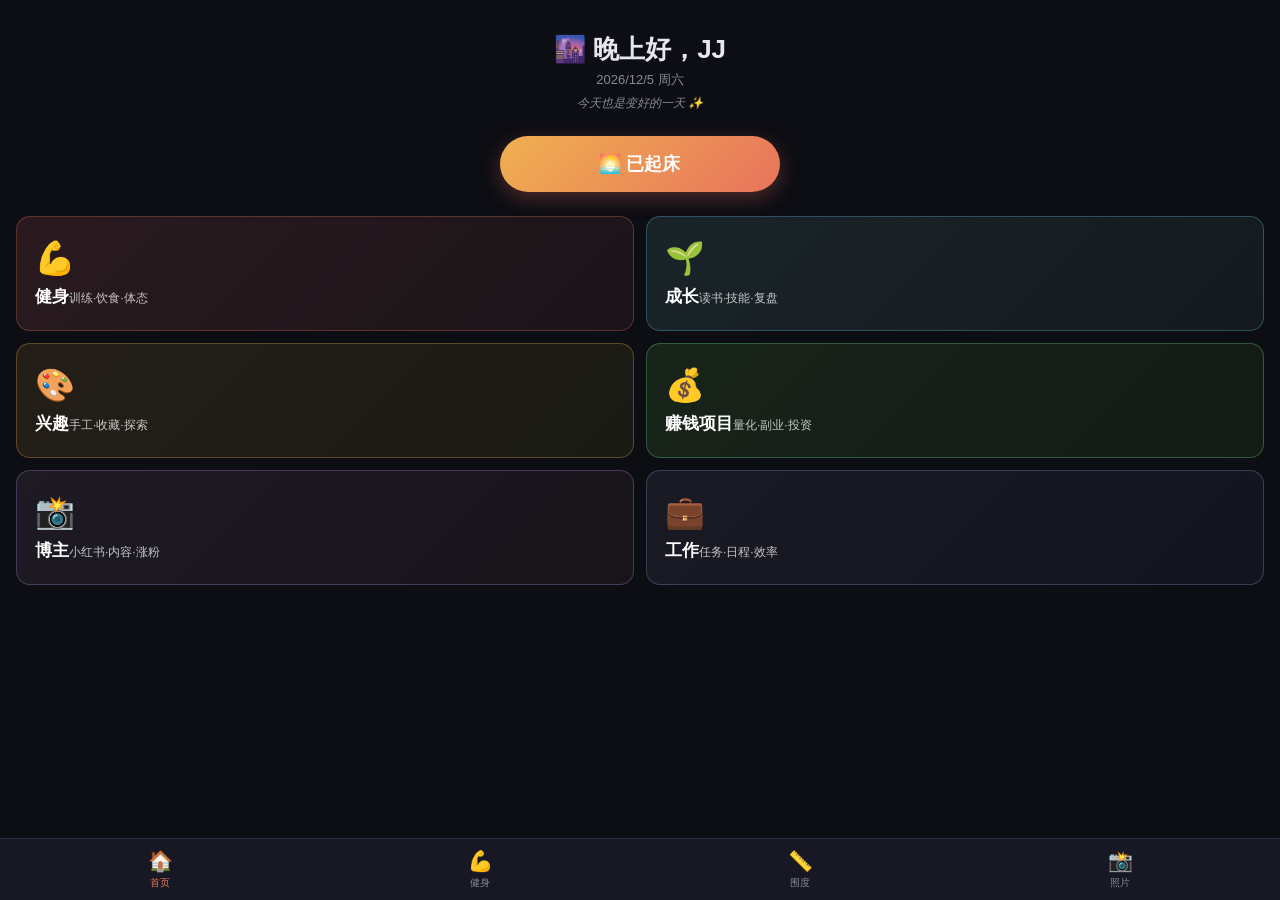
==== commit 0557fe07: "Migrate sync to Cloudflare Pages and Supabase" ====
--- a/index.html
+++ b/index.html
@@ -1183,6 +1183,7 @@
 
 renderHome();
 </script>
+<script src="sync-auth.js"></script>
 <script src="fitness-sync.js"></script>
 </body>
 </html>
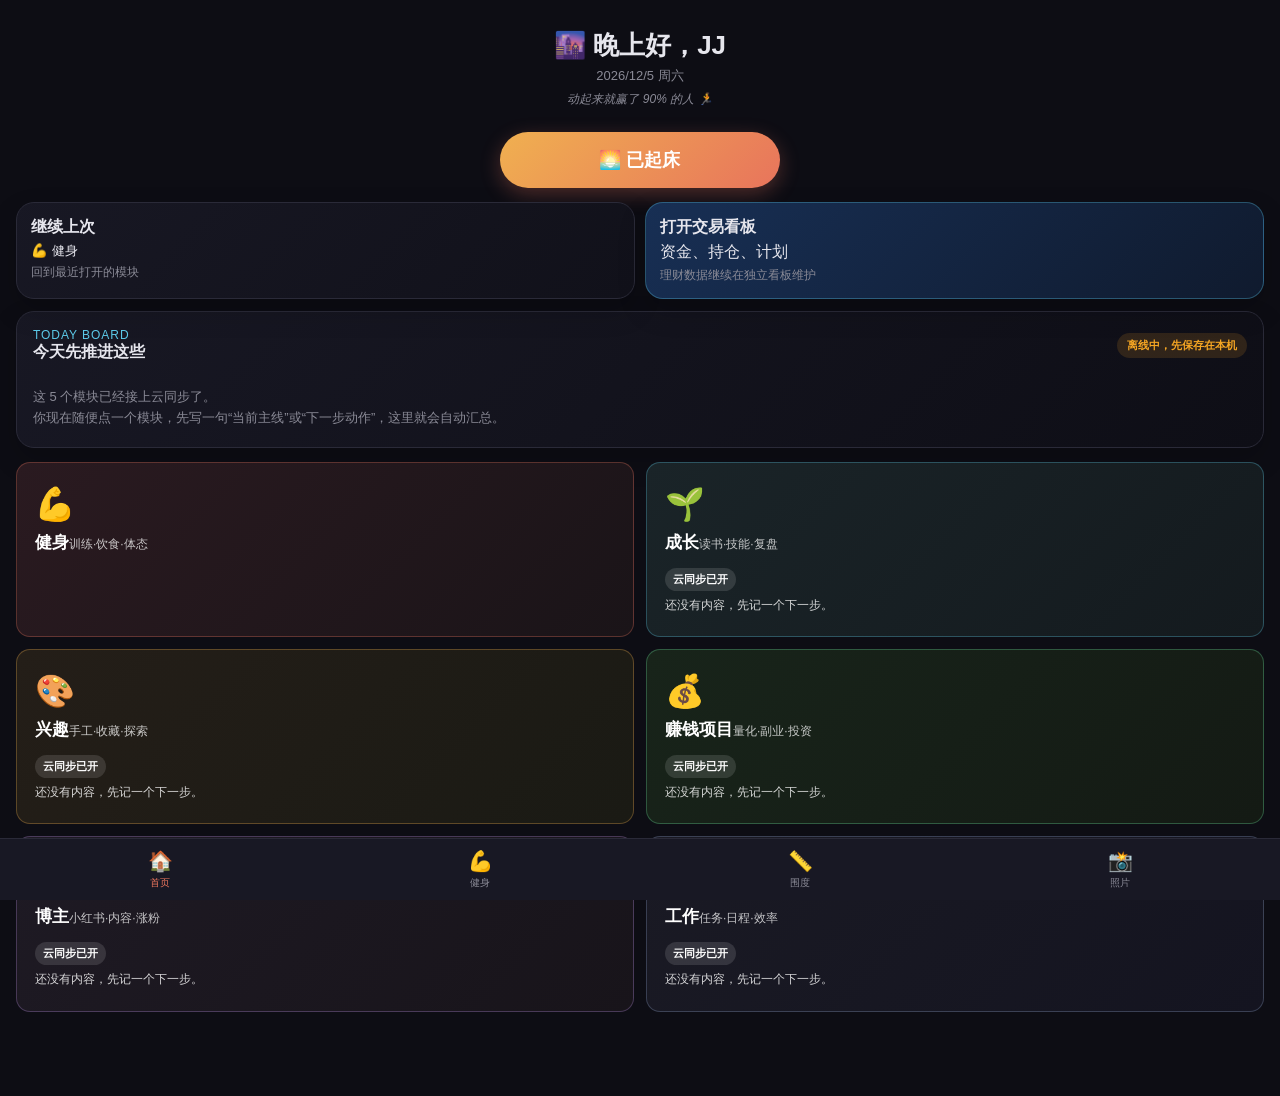
==== commit 4e6fec64: "Add synced life hub modules and mobile app shell" ====
--- a/index.html
+++ b/index.html
@@ -1,6 +1,11 @@
 <!DOCTYPE html>
 <html lang="zh-CN">
 <head>
+<meta name="apple-mobile-web-app-title" content="JJ App">
+<meta name="theme-color" content="#0d0d14">
+<link rel="manifest" href="manifest.webmanifest">
+<link rel="icon" href="app-icon.svg" type="image/svg+xml">
+<link rel="apple-touch-icon" href="app-icon.svg">
 <meta charset="UTF-8">
 <meta name="viewport" content="width=device-width,initial-scale=1,user-scalable=no">
 <meta name="apple-mobile-web-app-capable" content="yes">
@@ -1185,5 +1190,7 @@
 </script>
 <script src="sync-auth.js"></script>
 <script src="fitness-sync.js"></script>
+<script src="life-hub.js"></script>
+<script src="life-hub-sync.js"></script>
 </body>
 </html>
